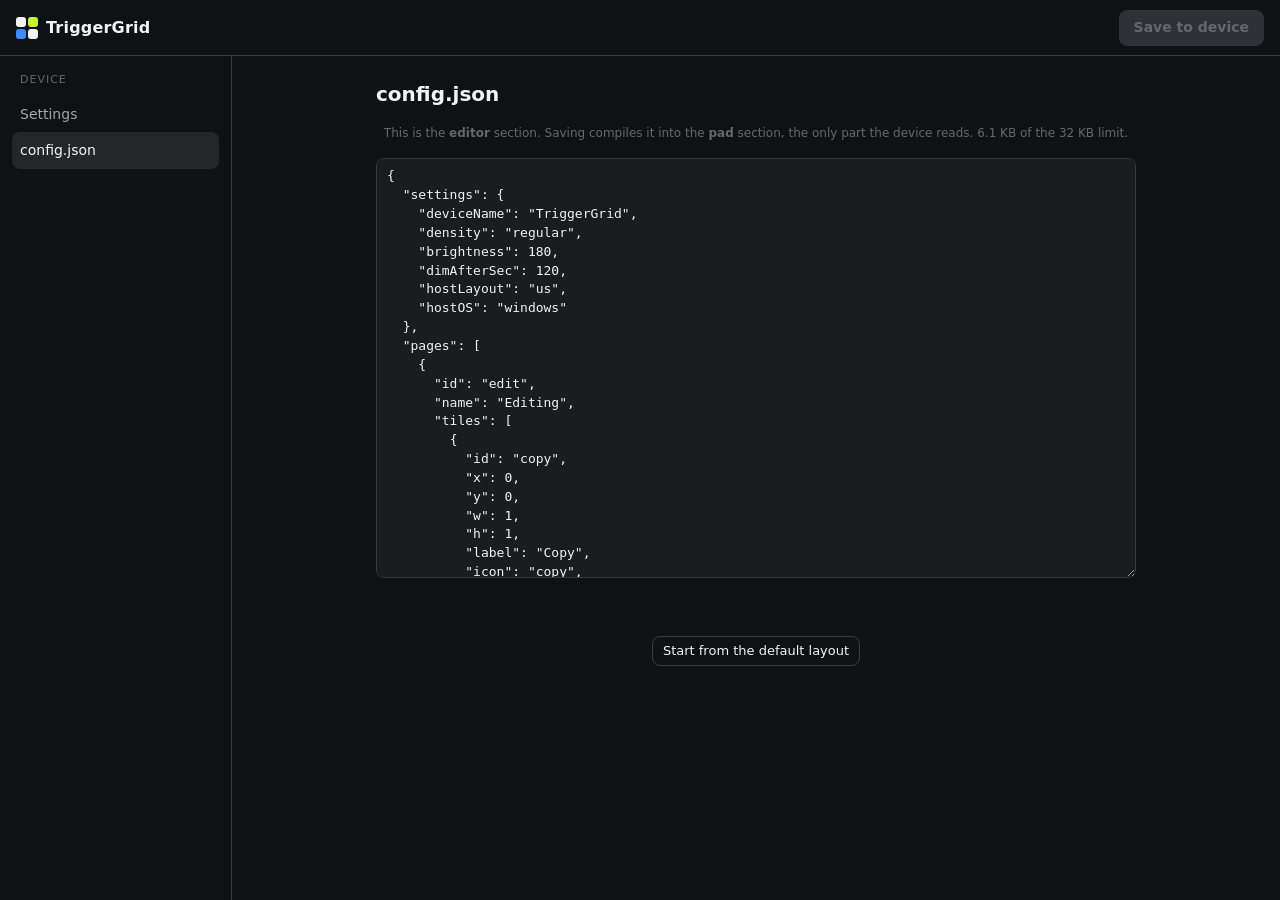
==== web/index.html @ cb990788 "M8: embedded web app and JSON API - tools/embed_web.py (pre-build): gzips web/ into src/web/web_asse" ====
<!doctype html>
<html lang="en">
<head>
<meta charset="utf-8">
<meta name="viewport" content="width=device-width, initial-scale=1">
<title>TriggerGrid</title>
<link rel="stylesheet" href="app.css">
</head>
<body>
<div class="app">
  <header>
    <div class="brand"><span class="brand-mark"><i></i><i></i><i></i><i></i></span>TriggerGrid</div>
    <div class="chips" id="chips"></div>
    <div class="spacer"></div>
    <span class="dirty" id="dirty"><span class="dot"></span>Unsaved changes</span>
    <button class="btn primary" id="save" disabled>Save to device</button>
  </header>
  <main id="main">
    <nav class="sidebar" id="sidebar"></nav>
    <section class="stage" id="stage"></section>
    <aside class="editor" id="editor"></aside>
  </main>
</div>
<div class="toast" id="toast"><span class="dot"></span><span id="toast-msg"></span></div>

<!-- The layout compiler and its tables (also used by web/test.html). -->
<script src="lib/swatches.js"></script>
<script src="lib/icons.js"></script>
<script src="lib/keymap.js"></script>
<script src="lib/layouts/us.js"></script>
<script src="lib/unicode.js"></script>
<script src="lib/validate.js"></script>
<script src="lib/compile.js"></script>
<script src="lib/default-layout.js"></script>
<script src="app.js"></script>
</body>
</html>
---- web/app.css ----
/* app.css — the web config page. Tokens and sizes: docs/style-guide.md.
   Started from docs/mockups/web-config.html; keep the two in step. */
:root {
  --bg: #101112; --surface-1: #1A1C1E; --surface-2: #24272A; --surface-3: #2E3236;
  --line: #383C41; --text: #F2F3F4; --text-muted: #A0A6AC; --text-faint: #62696F;
  --on-bright: #0E0F10; --ok: #3DDC84; --warn: #FFB224; --error: #FF4D4F; --link: #5AA9FF;
  --radius-tile: 14px; --radius-panel: 12px; --radius-control: 8px;
  --font: 'Space Grotesk', 'Segoe UI', system-ui, -apple-system, Helvetica, Arial, sans-serif;
  --mono: 'JetBrains Mono', ui-monospace, 'SF Mono', Consolas, 'DejaVu Sans Mono', monospace;
  color-scheme: dark;
}
* { box-sizing: border-box; }
html, body { margin: 0; height: 100%; }
body { background: var(--bg); color: var(--text); font: 400 14px/1.45 var(--font); }
button, input, select, textarea { font: inherit; color: inherit; }
svg.i { width: 18px; height: 18px; fill: none; stroke: currentColor; stroke-width: 1.8;
        stroke-linecap: round; stroke-linejoin: round; flex: none; }

/* ---------- app shell ---------- */
.app { display: grid; grid-template-rows: 56px 1fr; grid-template-columns: minmax(0, 1fr); height: 100vh; }
header { display: flex; align-items: center; gap: 16px; padding: 0 16px;
         border-bottom: 1px solid var(--line); background: var(--bg); }
.brand { display: flex; align-items: center; gap: 8px; font-weight: 600; font-size: 16px; letter-spacing: .2px; }
.brand-mark { width: 22px; height: 22px; display: grid; grid-template-columns: 1fr 1fr; gap: 2px; }
.brand-mark i { border-radius: 3px; background: var(--text); }
.brand-mark i:nth-child(2) { background: #C6F432; } .brand-mark i:nth-child(3) { background: #3D8BFF; }
.chips { display: flex; gap: 8px; margin-left: 8px; }
.chip { display: flex; align-items: center; gap: 6px; height: 28px; padding: 0 10px; border-radius: 999px;
        background: var(--surface-1); border: 1px solid var(--line); color: var(--text-muted); font-size: 12px; white-space: nowrap; }
.chip .dot { width: 7px; height: 7px; border-radius: 50%; background: var(--ok); }
.chip b { color: var(--text); font-weight: 500; }
.spacer { flex: 1; }
.dirty { display: none; align-items: center; gap: 6px; color: var(--warn); font-size: 13px; }
.dirty.on { display: flex; }
.dirty .dot { width: 7px; height: 7px; border-radius: 50%; background: var(--warn); }

.btn { height: 36px; padding: 0 14px; border-radius: var(--radius-control); border: 1px solid var(--line);
       background: transparent; cursor: pointer; display: inline-flex; align-items: center; gap: 8px; white-space: nowrap; }
.btn:hover { background: var(--surface-3); }
.btn.primary { background: var(--text); color: var(--on-bright); border-color: var(--text); font-weight: 600; }
.btn.primary:hover { background: #FFFFFF; }
.btn.primary:disabled { background: var(--surface-3); color: var(--text-faint); border-color: var(--surface-3); cursor: default; }
.btn.danger { color: var(--error); }
.btn.small { height: 30px; padding: 0 10px; font-size: 13px; }
.btn:focus-visible, .seg button:focus-visible, .swatch:focus-visible, .tile:focus-visible,
.nav-item:focus-visible, input:focus-visible, select:focus-visible, textarea:focus-visible {
  outline: 2px solid var(--text); outline-offset: 2px; }

main { display: grid; grid-template-columns: 232px 1fr 360px; min-height: 0; }
main.no-editor { grid-template-columns: 232px 1fr; }
main > * { min-width: 0; }   /* let the stage shrink so the preview can scale to fit */
main.no-editor .editor { display: none; }

/* ---------- sidebar ---------- */
.sidebar { border-right: 1px solid var(--line); padding: 16px 12px; overflow: auto; display: flex; flex-direction: column; gap: 24px; }
.side-title { font-size: 11px; text-transform: uppercase; letter-spacing: 1px; color: var(--text-faint); padding: 0 8px 8px; }
.nav-item { width: 100%; display: flex; align-items: center; gap: 10px; padding: 8px; border-radius: var(--radius-control);
            border: 0; background: transparent; color: var(--text-muted); cursor: pointer; text-align: left; }
.nav-item:hover { background: var(--surface-1); color: var(--text); }
.nav-item.active { background: var(--surface-2); color: var(--text); }
.nav-item .count { margin-left: auto; font-size: 12px; color: var(--text-faint); }
.nav-item .grip { color: var(--text-faint); }
.nav-item.add { color: var(--text-faint); }
.pages-list { display: flex; flex-direction: column; gap: 2px; }

/* ---------- centre stage ---------- */
.stage { overflow: auto; padding: 24px 32px 32px; display: flex; flex-direction: column; align-items: center; gap: 16px; }
.stage-head { width: 100%; max-width: 560px; display: flex; align-items: center; gap: 12px; }
.page-name { flex: 1; min-width: 0; font-size: 20px; font-weight: 600; background: transparent; border: 1px solid transparent;
             border-radius: var(--radius-control); padding: 4px 8px; margin-left: -8px; }
.page-name:hover { border-color: var(--line); }
.seg { display: inline-flex; background: var(--surface-1); border: 1px solid var(--line); border-radius: var(--radius-control); padding: 2px; gap: 2px; }
.seg button { border: 0; background: transparent; color: var(--text-muted); height: 30px; padding: 0 10px; border-radius: 6px; cursor: pointer; font-size: 13px; white-space: nowrap; }
.seg button.on { background: var(--surface-3); color: var(--text); }
.seg.full { display: flex; } .seg.full button { flex: 1; }

.device-wrap { width: 516px; }
.device { width: 516px; height: 356px; padding: 18px; background: #050506; border: 1px solid #2A2D30; border-radius: 22px; transform-origin: 0 0; }
.screen { position: relative; width: 480px; height: 320px; background: var(--bg); border-radius: 4px; overflow: hidden; }
.sbar { position: absolute; inset: 0 0 auto 0; height: 22px; background: var(--surface-2); display: flex; align-items: center;
        padding: 0 10px; font-size: 12px; font-weight: 500; gap: 6px; }
.sbar .host { color: var(--text-muted); font-weight: 400; }
.sbar svg.i { width: 14px; height: 14px; color: var(--ok); }
.cell { position: absolute; border-radius: var(--radius-tile); border: 1.5px dashed var(--line); background: transparent;
        color: var(--text-faint); display: grid; place-items: center; cursor: pointer; font-size: 20px; }
.cell:hover { border-color: var(--text-faint); color: var(--text-muted); }
.tile { position: absolute; border-radius: var(--radius-tile); border: 0; padding: 10px; text-align: left; cursor: pointer; overflow: hidden;
        display: flex; flex-direction: column; justify-content: space-between; font-size: 16px; font-weight: 500; line-height: 19px;
        transition: transform 80ms ease-out, filter 80ms ease-out; }
.tile:active { transform: scale(.96); filter: brightness(.8); }
/* Drag and drop. Pointer events are used (not HTML5 drag) so touch works too. */
.tile, .tray-item, .resize { touch-action: none; -webkit-user-select: none; user-select: none; }
.tray-item { touch-action: pan-x; }   /* horizontal swipes scroll the tray; vertical drags pick up a tile */
.tile { cursor: grab; }
.tile.drag-src { opacity: .3; }
.drop-ind { position: absolute; z-index: 3; pointer-events: none; border-radius: var(--radius-tile);
            border: 2px dashed var(--text); background: color-mix(in srgb, var(--text) 10%, transparent); }
.drop-ind.bad { border-color: var(--error); background: color-mix(in srgb, var(--error) 14%, transparent); }
.compact .drop-ind { border-radius: 12px; }
.ghost { position: fixed; left: 0; top: 0; z-index: 30; pointer-events: none; transform-origin: 0 0; }
.ghost { opacity: .85; }
.ghost .tile { outline: 2px solid var(--text); outline-offset: 2px; cursor: grabbing; }
.ghost.bad .tile { outline-color: var(--error); }
.resize { position: absolute; z-index: 4; width: 20px; height: 20px; border-radius: 6px; background: var(--text);
          border: 2px solid var(--bg); cursor: nwse-resize; display: grid; place-items: center; color: var(--on-bright); }
.resize svg.i { width: 12px; height: 12px; stroke-width: 2.4; }
body.dragging, body.dragging * { cursor: grabbing !important; }
body.dragging .cell { color: transparent; }   /* don't show + through the dragged tile */

/* ---------- tile tray ---------- */
.tray { position: relative; width: 100%; max-width: 560px; background: var(--surface-1); border: 1px solid var(--line);
        border-radius: var(--radius-panel); padding: 12px 12px 14px; }
.tray-head { display: flex; align-items: baseline; gap: 8px; margin-bottom: 10px; font-size: 13px; font-weight: 500; }
.tray-group { font-size: 11px; text-transform: uppercase; letter-spacing: 1px; color: var(--text-faint); margin: 12px 0 6px; }
.tray-group:first-of-type { margin-top: 0; }
.tray-items { display: flex; flex-wrap: wrap; gap: 8px; }
.tray-item { flex: none; width: 76px; height: 60px; border-radius: 12px; border: 0; padding: 8px; cursor: grab; text-align: left;
             display: flex; flex-direction: column; justify-content: space-between; font-size: 12px; font-weight: 500; line-height: 14px; overflow: hidden; }
.tray-item svg.i { width: 16px; height: 16px; }
.tray-item:hover { outline: 1px solid var(--text-faint); outline-offset: 2px; }
.tray-trash { position: absolute; inset: 0; border-radius: var(--radius-panel); display: none; place-items: center; gap: 4px;
              background: var(--surface-1); border: 2px dashed var(--line); color: var(--text-muted); font-weight: 500; }
.tray.trash .tray-trash { display: grid; }
.tray.trash.hot .tray-trash { border-color: var(--error); color: var(--error); background: color-mix(in srgb, var(--error) 10%, var(--surface-1)); }
.tile .label { display: -webkit-box; -webkit-line-clamp: 2; -webkit-box-orient: vertical; overflow: hidden; word-break: break-word; }
.tile svg.i { width: 20px; height: 20px; }
.tile.soft::after { content: ''; position: absolute; left: 0; right: 0; bottom: 0; height: 3px; background: var(--sw); }
.tile.sel { outline: 2px solid var(--text); outline-offset: 2px; }
.compact .tile { border-radius: 12px; font-size: 14px; line-height: 17px; padding: 8px; }
.compact .cell { border-radius: 12px; }
.compact .tile svg.i { width: 18px; height: 18px; }
.pdots { position: absolute; bottom: 2px; left: 0; right: 0; display: flex; justify-content: center; gap: 8px; }
.pdots i { width: 6px; height: 6px; border-radius: 50%; background: var(--text-faint); }
.pdots i.on { background: var(--text); }
.hint { color: var(--text-faint); font-size: 12px; text-align: center; }

/* ---------- editor sheet ---------- */
.editor { border-left: 1px solid var(--line); background: var(--surface-2); overflow: auto; padding: 20px 20px 32px; display: flex; flex-direction: column; gap: 20px; }
.editor > * { flex-shrink: 0; }
.editor h2 { margin: 0; font-size: 16px; font-weight: 600; display: flex; align-items: center; gap: 10px; }
.editor h2 .sw-dot { width: 14px; height: 14px; border-radius: 4px; }
.field { display: flex; flex-direction: column; gap: 8px; }
.field > label, .field > .lbl { font-size: 12px; color: var(--text-muted); }
.row { display: flex; gap: 8px; align-items: center; }
input[type=text], input[type=number], input[type=password], select, textarea {
  width: 100%; height: 36px; padding: 0 10px; background: var(--surface-1); border: 1px solid var(--line); border-radius: var(--radius-control); }
textarea { height: 88px; padding: 8px 10px; resize: vertical; font-family: var(--mono); font-size: 13px; }
.swatches { display: grid; grid-template-columns: repeat(6, 1fr); gap: 8px; }
.swatch { aspect-ratio: 1; border-radius: 8px; border: 0; cursor: pointer; position: relative; }
.swatch.on::after { content: ''; position: absolute; inset: -4px; border: 2px solid var(--text); border-radius: 11px; }
.swatch-name { font-size: 12px; color: var(--text-faint); }
.icons { display: grid; grid-template-columns: repeat(6, 1fr); gap: 6px; }
.icons button { height: 40px; border-radius: var(--radius-control); border: 1px solid var(--line); background: var(--surface-1); color: var(--text-muted); cursor: pointer; display: grid; place-items: center; }
.icons button.on { border-color: var(--text); color: var(--text); background: var(--surface-3); }
.keys { display: flex; flex-wrap: wrap; gap: 6px; align-items: center; min-height: 36px; }
.keycap { font: 500 13px var(--mono); height: 30px; min-width: 30px; padding: 0 8px; display: inline-flex; align-items: center; justify-content: center; gap: 6px;
          background: var(--surface-3); border: 1px solid var(--line); border-bottom-width: 2px; border-radius: 6px; }
.keycap button { border: 0; background: none; color: var(--text-faint); cursor: pointer; padding: 0; font-size: 14px; line-height: 1; }
.keys .plus { color: var(--text-faint); font-size: 12px; }
.recording { border-color: var(--warn) !important; color: var(--warn); }
.err { color: var(--error); font-size: 12px; }
.note { color: var(--text-faint); font-size: 12px; }
.divider { height: 1px; background: var(--line); margin: 0 -20px; }
.editor-actions { display: flex; gap: 8px; }
.editor-actions .btn.danger { margin-left: auto; }

/* ---------- device settings view ---------- */
.cards { width: 100%; max-width: 760px; display: grid; grid-template-columns: 1fr 1fr; gap: 16px; }
.card { background: var(--surface-1); border: 1px solid var(--line); border-radius: var(--radius-panel); padding: 16px; display: flex; flex-direction: column; gap: 14px; }
.card h3 { margin: 0; font-size: 14px; font-weight: 600; display: flex; align-items: center; gap: 8px; }
.card h3 .state { margin-left: auto; font-size: 12px; font-weight: 500; display: flex; align-items: center; gap: 6px; }
.card h3 .state::before { content: ''; width: 7px; height: 7px; border-radius: 50%; background: currentColor; }
.kv { display: grid; grid-template-columns: auto 1fr; gap: 6px 16px; font-size: 13px; }
.kv dt { color: var(--text-muted); } .kv dd { margin: 0; font-family: var(--mono); font-size: 12px; text-align: right; }
input[type=range] { width: 100%; accent-color: var(--text); }
.json { width: 100%; max-width: 760px; }
.json-panes { display: grid; grid-template-columns: 1fr 1fr; gap: 12px; margin-top: 8px; }
.json-panes > div { min-width: 0; display: flex; flex-direction: column; gap: 6px; }
.json-title { font-size: 12px; color: var(--text); font-weight: 500; }
.json-title .note { font-weight: 400; }
.json pre { margin: 0; height: 300px; overflow: auto; background: var(--surface-1); border: 1px solid var(--line); border-radius: var(--radius-panel);
            padding: 12px 16px; font: 12px/1.5 var(--mono); color: var(--text-muted); }
.json-foot { margin-top: 8px; font-size: 12px; color: var(--text-muted); display: flex; align-items: center; gap: 10px; }
.meter { flex: 0 0 120px; height: 6px; border-radius: 3px; background: var(--surface-3); overflow: hidden; }
.meter i { display: block; height: 100%; background: var(--ok); }
details summary { cursor: pointer; color: var(--text-muted); font-size: 13px; padding: 4px 0; }

/* ---------- toast ---------- */
.toast { position: fixed; left: 50%; bottom: 24px; transform: translate(-50%, 20px); opacity: 0; pointer-events: none;
         background: var(--surface-3); border: 1px solid var(--line); border-radius: var(--radius-control); padding: 10px 14px;
         display: flex; align-items: center; gap: 8px; transition: all 160ms ease-out; z-index: 10; }
.toast.on { opacity: 1; transform: translate(-50%, 0); }
.toast .dot { width: 8px; height: 8px; border-radius: 50%; background: var(--ok); }

/* ---------- phone ---------- */
@media (max-width: 860px) {
  .app { grid-template-rows: auto 1fr; height: auto; min-height: 100vh; }
  header { flex-wrap: wrap; padding: 10px 16px; gap: 10px; }
  .chips { order: 3; flex: 1 1 100%; min-width: 0; margin: 0; overflow-x: auto; }
  main, main.no-editor { grid-template-columns: minmax(0, 1fr); align-content: start; }
  .sidebar { border-right: 0; border-bottom: 1px solid var(--line); flex-direction: row; align-items: center; overflow-x: auto; padding: 8px 16px; gap: 8px; }
  .stage-head { flex-wrap: wrap; }
  .side-title { display: none; }
  .pages-list { flex-direction: row; }
  .nav-item { width: auto; white-space: nowrap; }
  .nav-item .count, .nav-item .grip { display: none; }
  .stage { padding: 16px; }
  .editor { border-left: 0; border-top: 1px solid var(--line); border-radius: 16px 16px 0 0; padding: 16px 16px 32px; }
  .editor::before { content: ''; align-self: center; width: 36px; height: 4px; border-radius: 2px; background: var(--line); margin-bottom: -8px; }
  .divider { margin: 0 -16px; }
  .cards { grid-template-columns: 1fr; }
  .json-panes { grid-template-columns: 1fr; }
  .tray-items { flex-wrap: nowrap; overflow-x: auto; padding-bottom: 4px; }   /* swipe sideways on phones */
}

/* ---------- device-specific additions ---------- */
.networks { display: flex; flex-direction: column; gap: 4px; }
.networks button { display: flex; justify-content: space-between; width: 100%; padding: 6px 10px; border-radius: var(--radius-control);
                   border: 1px solid var(--line); background: var(--surface-1); cursor: pointer; font-size: 13px; }
.networks button:hover { background: var(--surface-3); }
textarea.json-edit { height: 420px; width: 100%; max-width: 760px; }
.problems { color: var(--error); font-size: 13px; max-width: 760px; }
.problems li { margin: 2px 0; }
.chip .dot.warn { background: var(--warn); } .chip .dot.error { background: var(--error); }
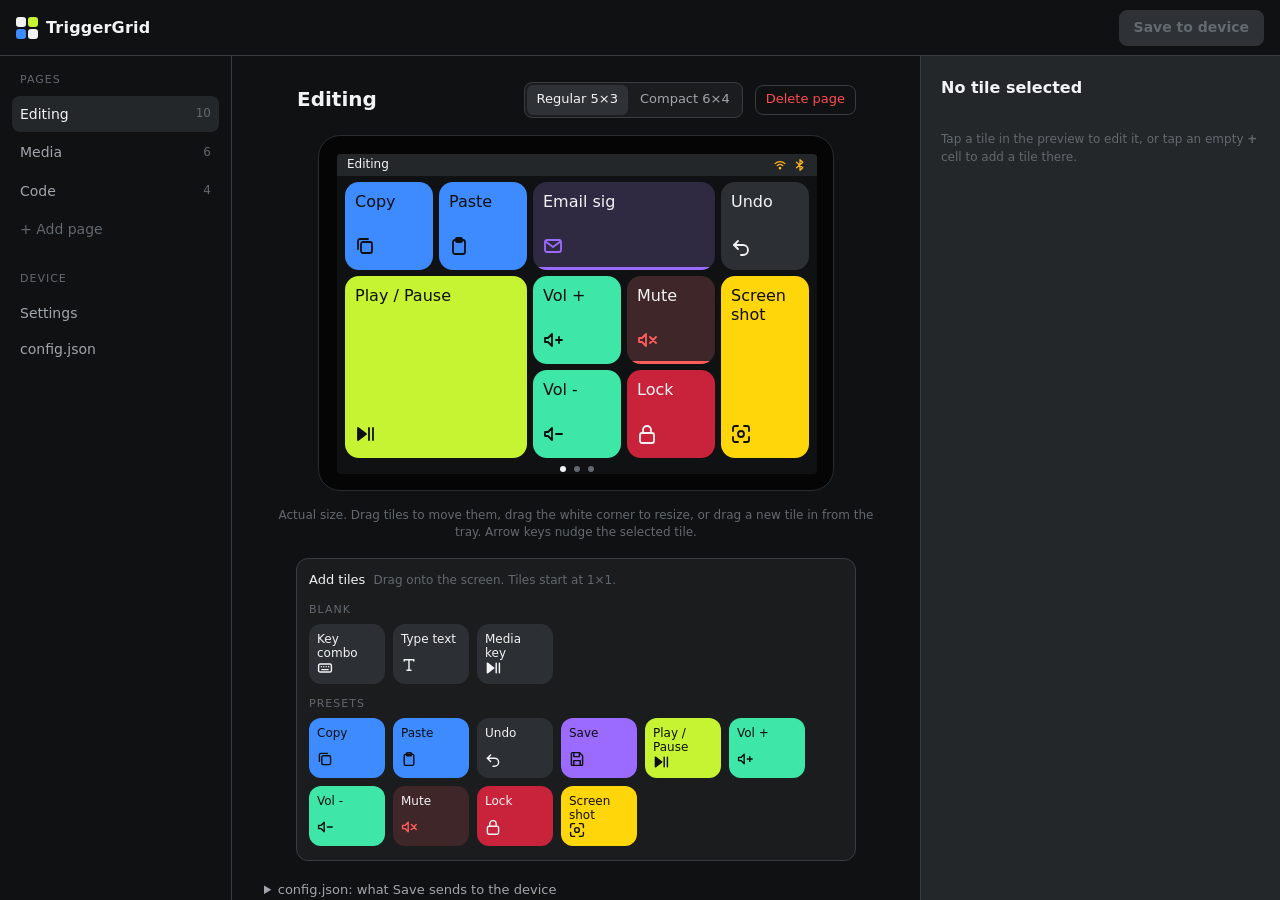
==== commit 5ccb6f9d: "M9: visual web editor - web/editor.js: true-scale preview, tile editor sheet (label, swatch,   style" ====
--- a/web/index.html
+++ b/web/index.html
@@ -32,6 +32,7 @@
 <script src="lib/validate.js"></script>
 <script src="lib/compile.js"></script>
 <script src="lib/default-layout.js"></script>
+<script src="editor.js"></script>
 <script src="app.js"></script>
 </body>
 </html>
